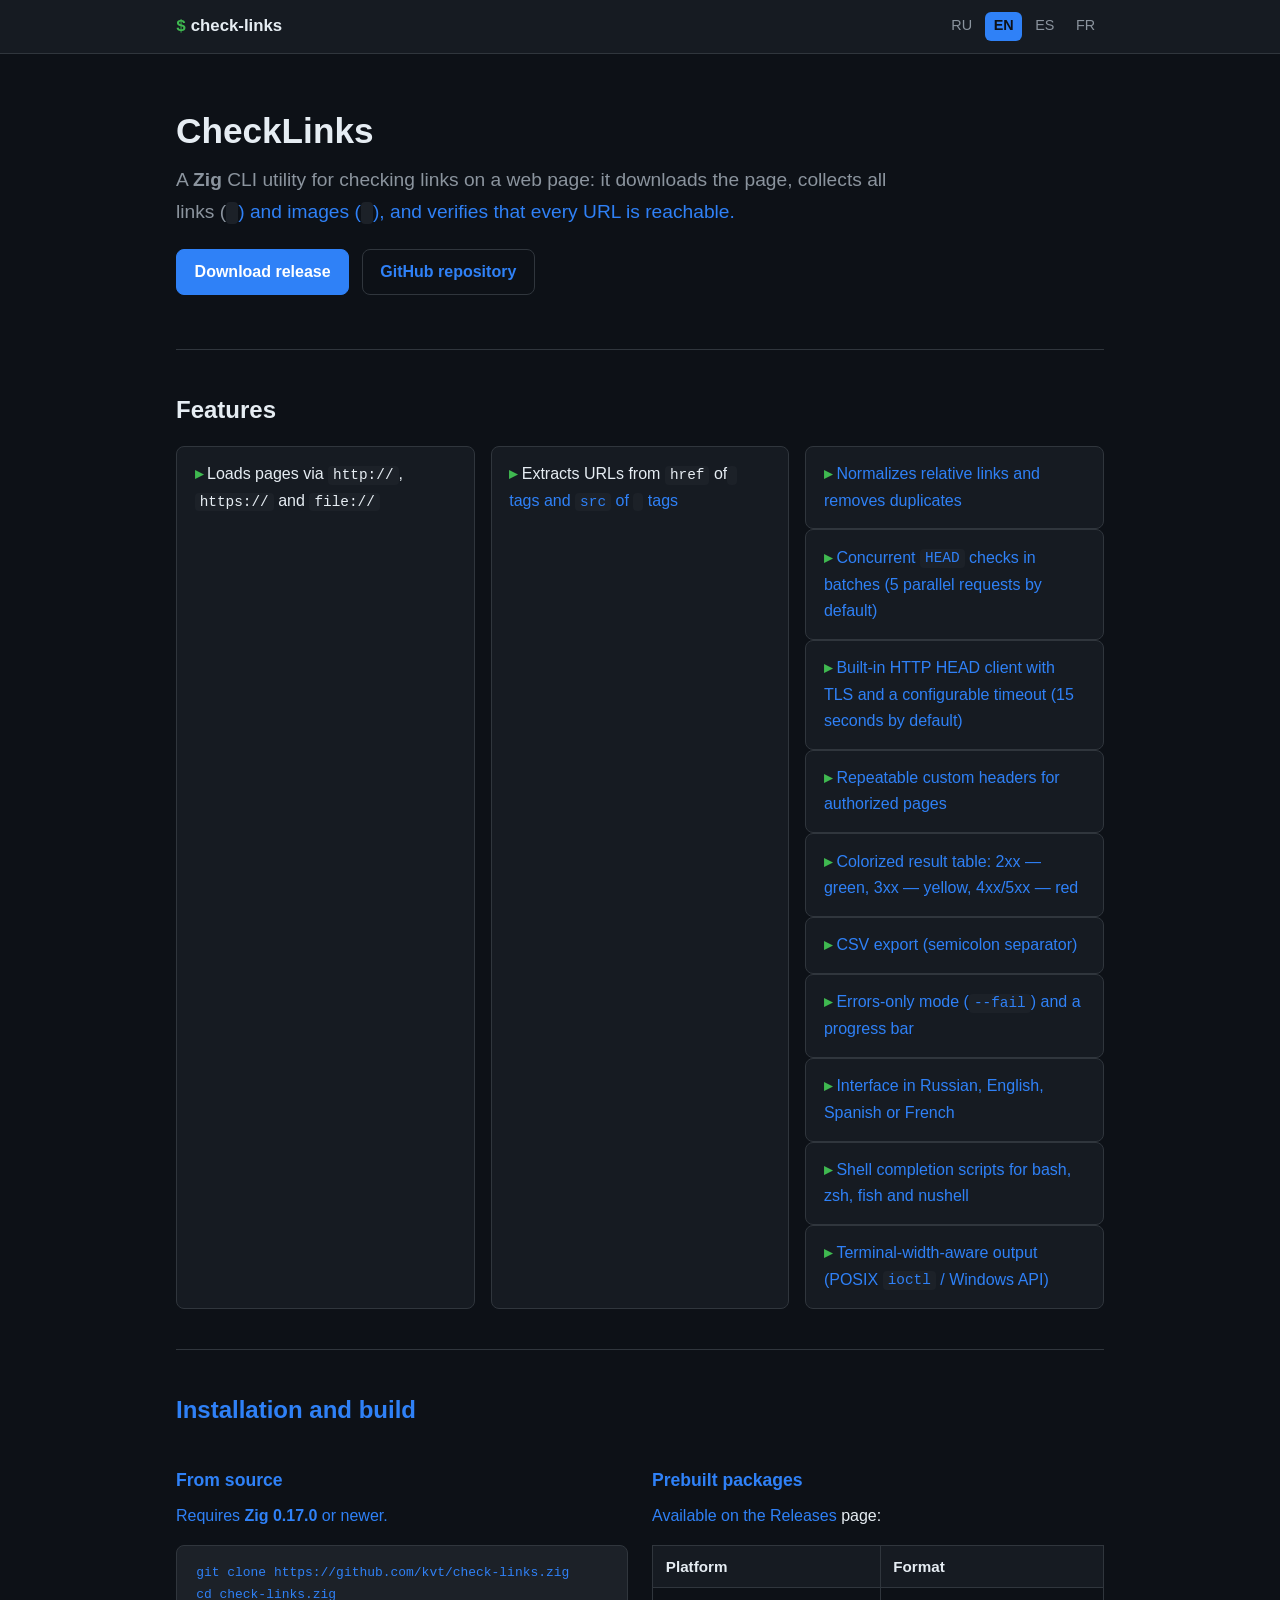
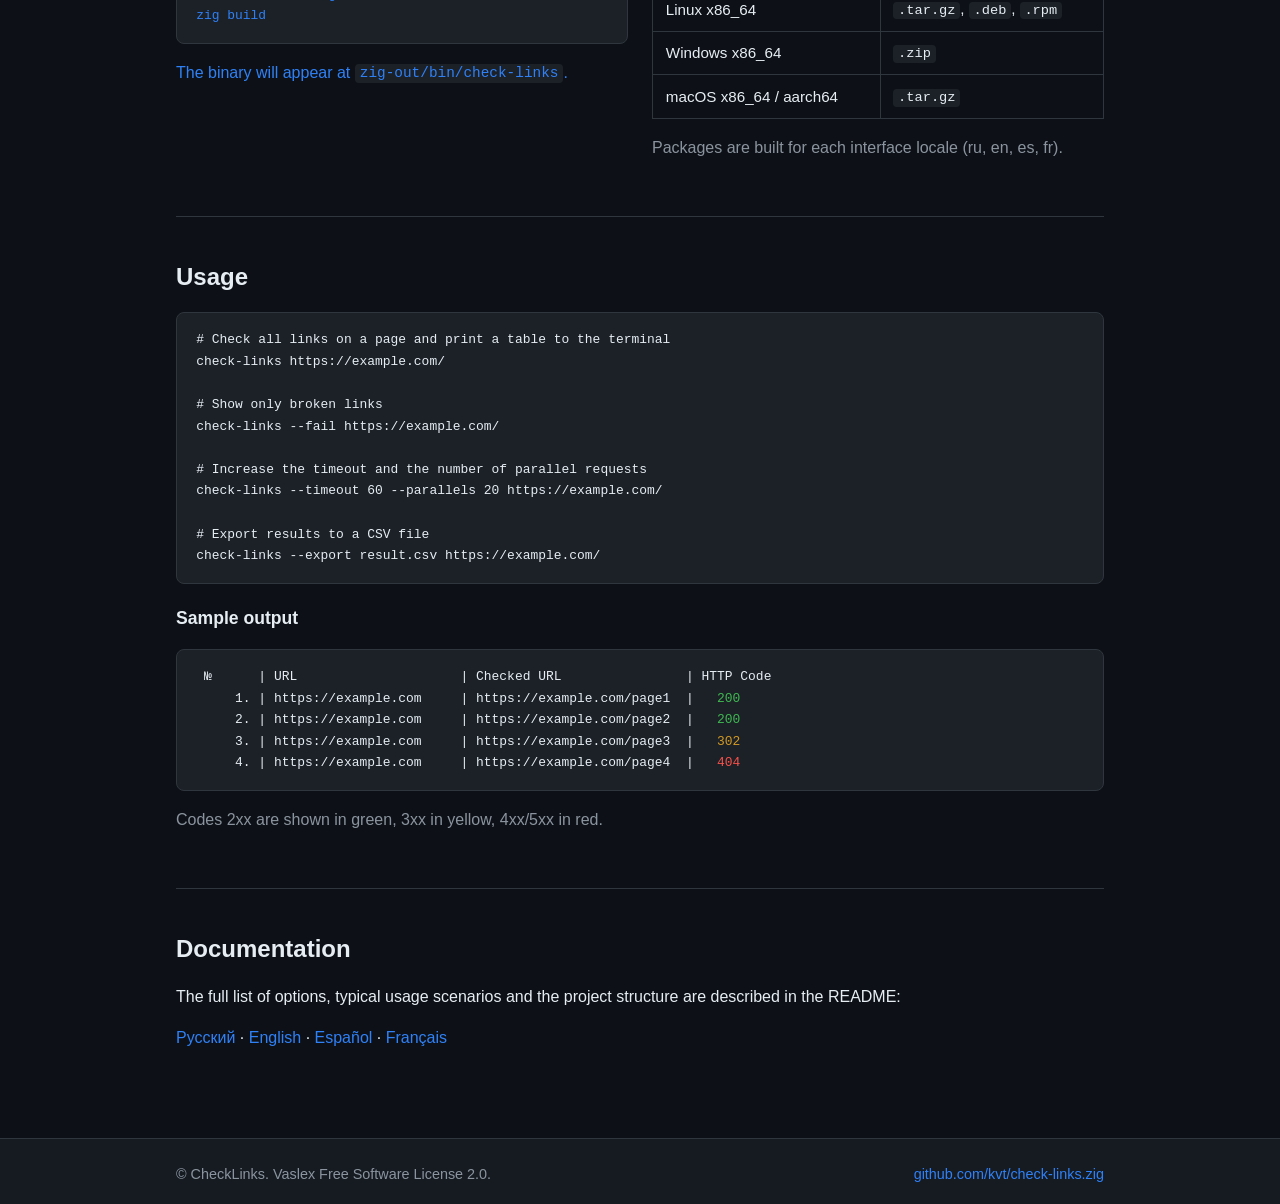
==== docs/en.html @ dae422d2 "Добавлен сайт проекта" ====
<!DOCTYPE html>
<html lang="en">
<head>
  <meta charset="UTF-8">
  <meta name="viewport" content="width=device-width, initial-scale=1.0">
  <title>CheckLinks — link checker for web pages</title>
  <meta name="description" content="CheckLinks is a Zig CLI utility for checking links and images on a web page: concurrent HEAD checks, colorized table output, CSV export.">
  <link rel="stylesheet" href="style.css">
</head>
<body>

<header class="site-header">
  <div class="inner">
    <a class="brand" href="index.html"><span class="prompt">$</span> check-links</a>
    <nav class="lang-switch" aria-label="Languages">
      <a href="index.html">ru</a>
      <a href="en.html" class="active">en</a>
      <a href="es.html">es</a>
      <a href="fr.html">fr</a>
    </nav>
  </div>
</header>

<main>

  <section class="hero">
    <h1>CheckLinks</h1>
    <p class="subtitle">
      A <strong>Zig</strong> CLI utility for checking links on a web page:
      it downloads the page, collects all links (<code><a href></code>)
      and images (<code><img src></code>), and verifies that every URL
      is reachable.
    </p>
    <a class="btn btn-primary" href="https://github.com/kvt/check-links.zig/releases">Download release</a>
    <a class="btn" href="https://github.com/kvt/check-links.zig">GitHub repository</a>
  </section>

  <section id="features">
    <h2>Features</h2>
    <ul class="features">
      <li>Loads pages via <code>http://</code>, <code>https://</code> and <code>file://</code></li>
      <li>Extracts URLs from <code>href</code> of <code><a></code> tags and <code>src</code> of <code><img></code> tags</li>
      <li>Normalizes relative links and removes duplicates</li>
      <li>Concurrent <code>HEAD</code> checks in batches (5 parallel requests by default)</li>
      <li>Built-in HTTP HEAD client with TLS and a configurable timeout (15 seconds by default)</li>
      <li>Repeatable custom headers for authorized pages</li>
      <li>Colorized result table: 2xx — green, 3xx — yellow, 4xx/5xx — red</li>
      <li>CSV export (semicolon separator)</li>
      <li>Errors-only mode (<code>--fail</code>) and a progress bar</li>
      <li>Interface in Russian, English, Spanish or French</li>
      <li>Shell completion scripts for bash, zsh, fish and nushell</li>
      <li>Terminal-width-aware output (POSIX <code>ioctl</code> / Windows API)</li>
    </ul>
  </section>

  <section id="install">
    <h2>Installation and build</h2>
    <div class="grid-2">
      <div>
        <h3>From source</h3>
        <p>Requires <strong>Zig 0.17.0</strong> or newer.</p>
        <pre><code>git clone https://github.com/kvt/check-links.zig
cd check-links.zig
zig build</code></pre>
        <p>The binary will appear at <code>zig-out/bin/check-links</code>.</p>
      </div>
      <div>
        <h3>Prebuilt packages</h3>
        <p>Available on the
          <a href="https://github.com/kvt/check-links.zig/releases">Releases</a>
          page:</p>
        <table>
          <tr><th>Platform</th><th>Format</th></tr>
          <tr><td>Linux x86_64</td><td><code>.tar.gz</code>, <code>.deb</code>, <code>.rpm</code></td></tr>
          <tr><td>Windows x86_64</td><td><code>.zip</code></td></tr>
          <tr><td>macOS x86_64 / aarch64</td><td><code>.tar.gz</code></td></tr>
        </table>
        <p class="muted">Packages are built for each interface locale (ru, en, es, fr).</p>
      </div>
    </div>
  </section>

  <section id="usage">
    <h2>Usage</h2>
    <pre><code># Check all links on a page and print a table to the terminal
check-links https://example.com/

# Show only broken links
check-links --fail https://example.com/

# Increase the timeout and the number of parallel requests
check-links --timeout 60 --parallels 20 https://example.com/

# Export results to a CSV file
check-links --export result.csv https://example.com/</code></pre>

    <h3>Sample output</h3>
    <pre><code> №      | URL                     | Checked URL                | HTTP Code
     1. | https://example.com     | https://example.com/page1  |   <span class="code-ok">200</span>
     2. | https://example.com     | https://example.com/page2  |   <span class="code-ok">200</span>
     3. | https://example.com     | https://example.com/page3  |   <span class="code-red">302</span>
     4. | https://example.com     | https://example.com/page4  |   <span class="code-err">404</span></code></pre>
    <p class="muted">Codes 2xx are shown in green, 3xx in yellow, 4xx/5xx in red.</p>
  </section>

  <section id="docs">
    <h2>Documentation</h2>
    <p>
      The full list of options, typical usage scenarios and the project
      structure are described in the README:
    </p>
    <p>
      <a href="https://github.com/kvt/check-links.zig/blob/main/README.md">Русский</a> ·
      <a href="https://github.com/kvt/check-links.zig/blob/main/README.en.md">English</a> ·
      <a href="https://github.com/kvt/check-links.zig/blob/main/README.es.md">Español</a> ·
      <a href="https://github.com/kvt/check-links.zig/blob/main/README.fr.md">Français</a>
    </p>
  </section>

</main>

<footer class="site-footer">
  <div class="inner">
    <span>© CheckLinks. Vaslex Free Software License 2.0.</span>
    <span><a href="https://github.com/kvt/check-links.zig">github.com/kvt/check-links.zig</a></span>
  </div>
</footer>

</body>
</html>
---- docs/style.css ----
/* CheckLinks — стили сайта проекта (тёмная тема в духе терминала) */

:root {
  --bg: #0d1117;
  --bg-alt: #161b22;
  --bg-code: #1c2128;
  --border: #30363d;
  --text: #e6edf3;
  --text-muted: #8b949e;
  --accent: #2f81f7;
  --green: #3fb950;
  --yellow: #d29922;
  --red: #f85149;
  --max-width: 960px;
}

* {
  margin: 0;
  padding: 0;
  box-sizing: border-box;
}

html {
  scroll-behavior: smooth;
}

body {
  font-family: -apple-system, BlinkMacSystemFont, "Segoe UI", Roboto,
    "Helvetica Neue", Arial, sans-serif;
  background: var(--bg);
  color: var(--text);
  line-height: 1.65;
}

a {
  color: var(--accent);
  text-decoration: none;
}

a:hover {
  text-decoration: underline;
}

/* --- Шапка --- */

.site-header {
  border-bottom: 1px solid var(--border);
  background: var(--bg-alt);
  position: sticky;
  top: 0;
  z-index: 10;
}

.site-header .inner {
  max-width: var(--max-width);
  margin: 0 auto;
  padding: 0.75rem 1rem;
  display: flex;
  align-items: center;
  justify-content: space-between;
  flex-wrap: wrap;
  gap: 0.5rem;
}

.site-header .brand {
  font-weight: 700;
  font-size: 1.05rem;
  color: var(--text);
}

.site-header .brand .prompt {
  color: var(--green);
  font-family: ui-monospace, "Cascadia Code", "Source Code Pro", Menlo,
    Consolas, monospace;
}

.lang-switch {
  display: flex;
  gap: 0.25rem;
}

.lang-switch a {
  padding: 0.15rem 0.55rem;
  border-radius: 6px;
  color: var(--text-muted);
  font-size: 0.9rem;
  text-transform: uppercase;
}

.lang-switch a:hover {
  color: var(--text);
  background: var(--border);
  text-decoration: none;
}

.lang-switch a.active {
  color: var(--bg);
  background: var(--accent);
  font-weight: 600;
}

/* --- Секции --- */

main {
  max-width: var(--max-width);
  margin: 0 auto;
  padding: 0 1rem;
}

section {
  padding: 2.5rem 0;
  border-bottom: 1px solid var(--border);
}

section:last-of-type {
  border-bottom: none;
}

h1 {
  font-size: 2.2rem;
  line-height: 1.2;
  margin-bottom: 0.75rem;
}

h2 {
  font-size: 1.5rem;
  margin-bottom: 1rem;
}

h3 {
  font-size: 1.1rem;
  margin: 1.25rem 0 0.5rem;
}

p {
  margin-bottom: 0.9rem;
}

.muted {
  color: var(--text-muted);
}

.hero {
  padding: 3.5rem 0 3rem;
}

.hero .subtitle {
  font-size: 1.2rem;
  color: var(--text-muted);
  max-width: 46rem;
}

/* --- Кнопки --- */

.btn {
  display: inline-block;
  padding: 0.55rem 1.1rem;
  border-radius: 8px;
  font-weight: 600;
  margin: 0.4rem 0.5rem 0.4rem 0;
  border: 1px solid var(--border);
  transition: background 0.15s ease;
}

.btn:hover {
  text-decoration: none;
  background: var(--bg-alt);
}

.btn-primary {
  background: var(--accent);
  border-color: var(--accent);
  color: #fff;
}

.btn-primary:hover {
  background: #1f6feb;
}

/* --- Списки возможностей --- */

.features {
  display: grid;
  grid-template-columns: repeat(auto-fit, minmax(260px, 1fr));
  gap: 1rem;
  list-style: none;
}

.features li {
  background: var(--bg-alt);
  border: 1px solid var(--border);
  border-radius: 8px;
  padding: 0.9rem 1.1rem;
}

.features li::before {
  content: "▸ ";
  color: var(--green);
  font-weight: 700;
}

/* --- Код и примеры --- */

pre {
  background: var(--bg-code);
  border: 1px solid var(--border);
  border-radius: 8px;
  padding: 1rem 1.2rem;
  overflow-x: auto;
  font-family: ui-monospace, "Cascadia Code", "Source Code Pro", Menlo,
    Consolas, monospace;
  font-size: 0.9rem;
  line-height: 1.5;
  margin: 1rem 0;
}

code {
  font-family: ui-monospace, "Cascadia Code", "Source Code Pro", Menlo,
    Consolas, monospace;
  font-size: 0.9em;
  background: var(--bg-code);
  border-radius: 4px;
  padding: 0.1em 0.35em;
}

pre code {
  background: none;
  padding: 0;
}

/* Цвета HTTP-кодов в примере вывода */
.code-ok   { color: var(--green); }
.code-red  { color: var(--yellow); }
.code-err  { color: var(--red); }

/* --- Таблицы --- */

table {
  width: 100%;
  border-collapse: collapse;
  margin: 1rem 0;
  font-size: 0.95rem;
}

th,
td {
  border: 1px solid var(--border);
  padding: 0.5rem 0.8rem;
  text-align: left;
}

th {
  background: var(--bg-alt);
}

/* --- Сетка из двух колонок (установка + платформы) --- */

.grid-2 {
  display: grid;
  grid-template-columns: 1fr 1fr;
  gap: 1.5rem;
}

@media (max-width: 720px) {
  .grid-2 {
    grid-template-columns: 1fr;
  }

  h1 {
    font-size: 1.7rem;
  }
}

/* --- Подвал --- */

.site-footer {
  border-top: 1px solid var(--border);
  background: var(--bg-alt);
  margin-top: 2rem;
}

.site-footer .inner {
  max-width: var(--max-width);
  margin: 0 auto;
  padding: 1.5rem 1rem;
  color: var(--text-muted);
  font-size: 0.9rem;
  display: flex;
  justify-content: space-between;
  flex-wrap: wrap;
  gap: 0.5rem;
}
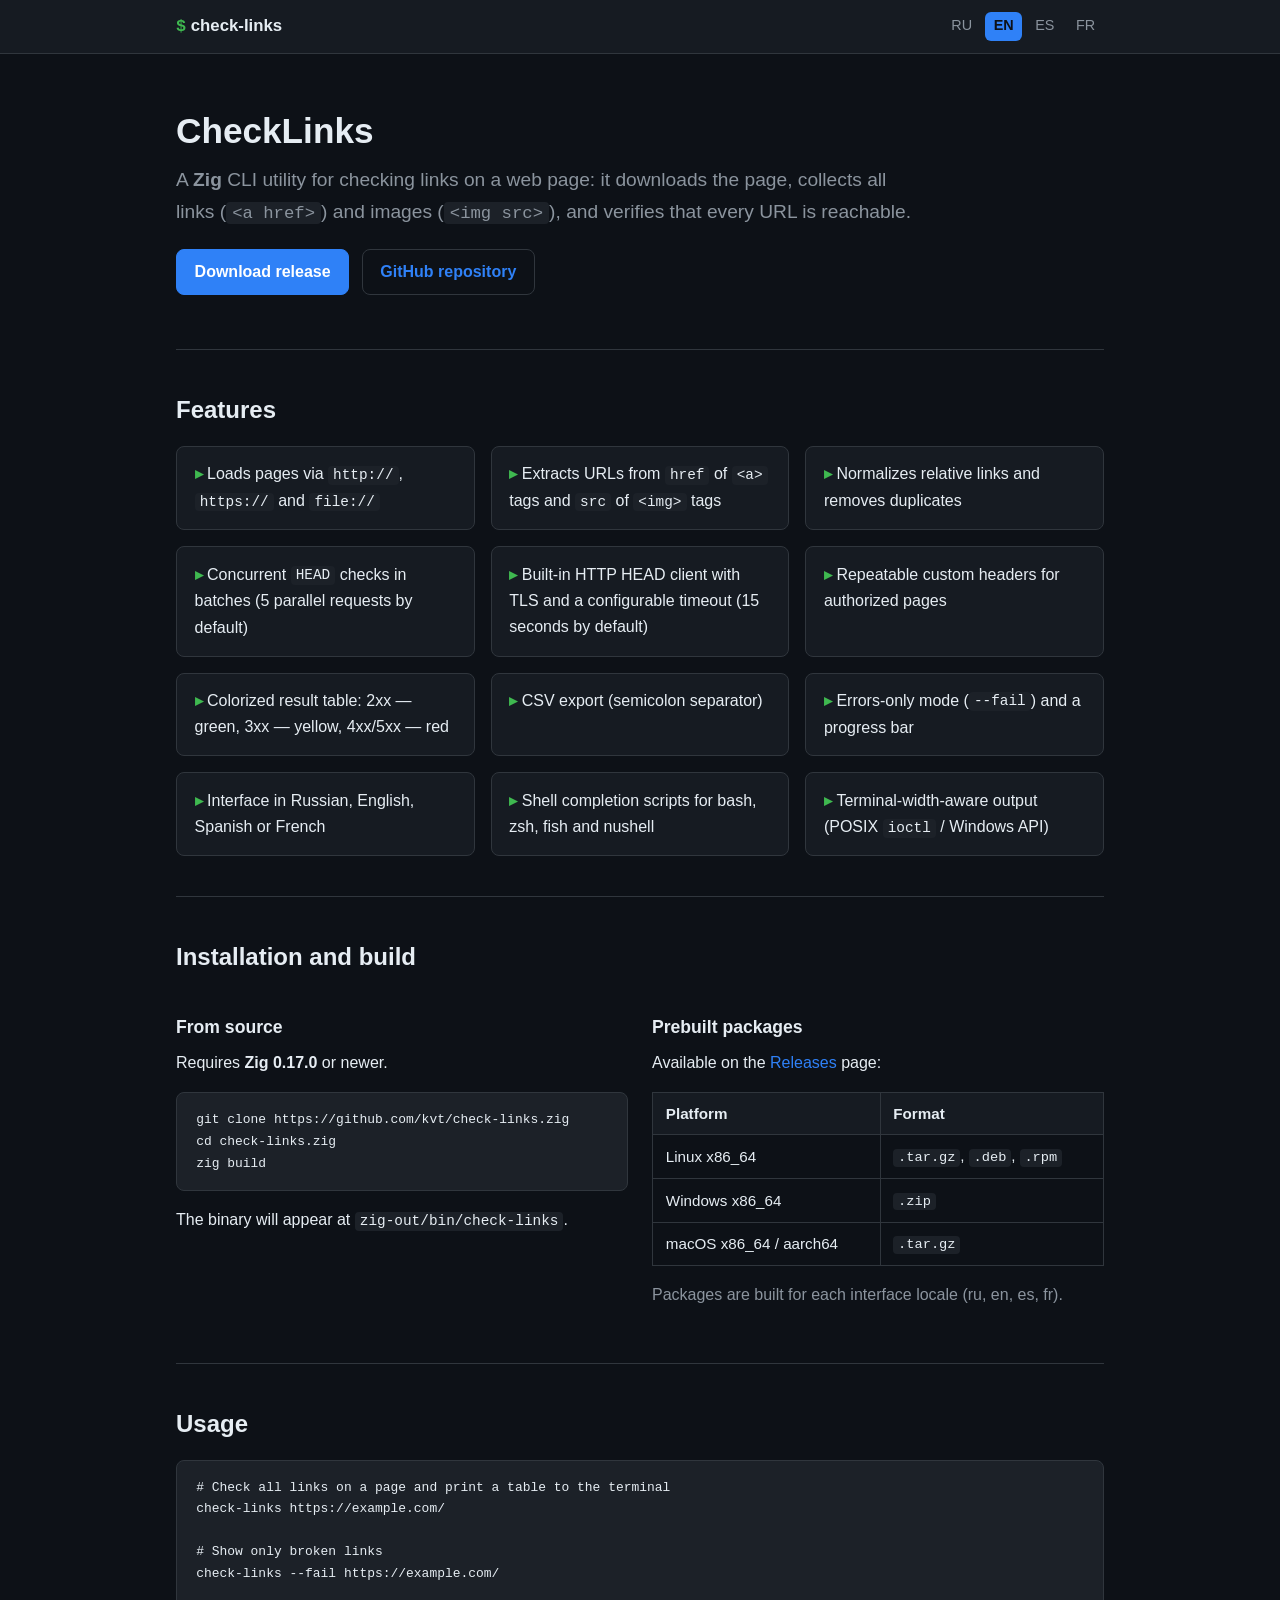
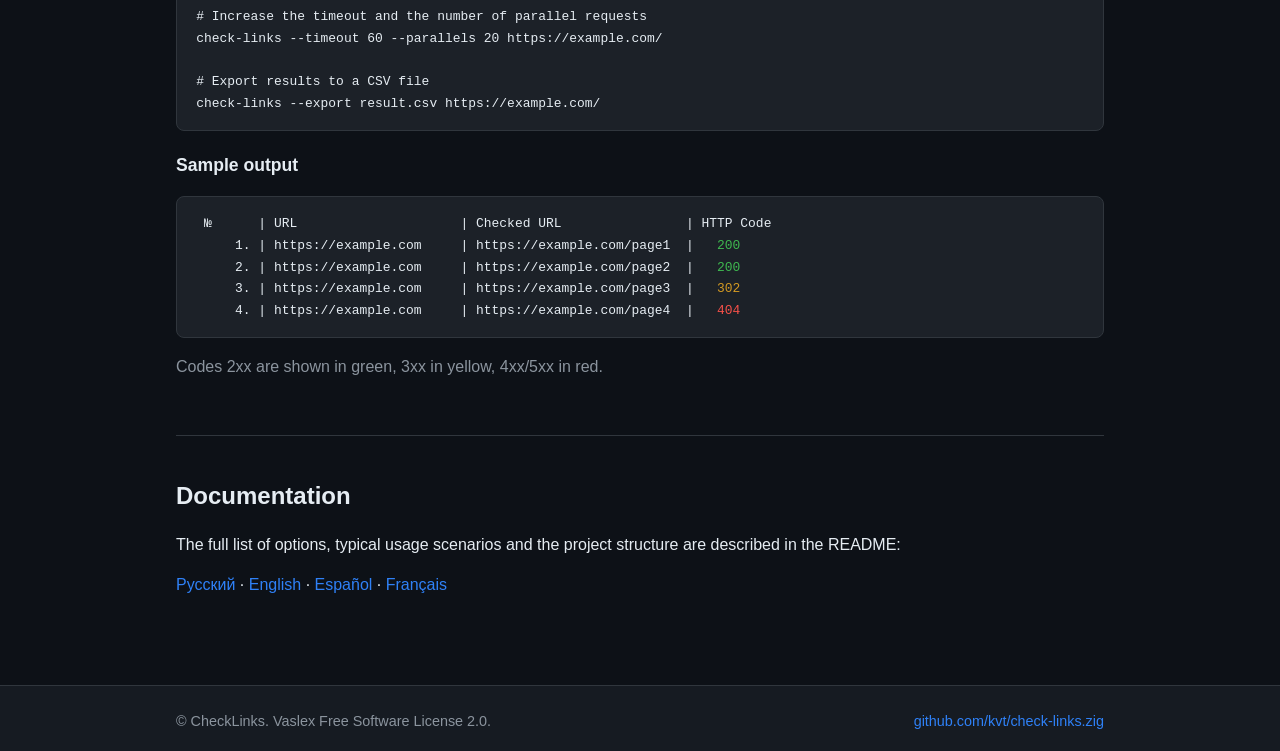
==== commit 5759c1ca: "Исправлены ошибки в HTML-разметке" ====
--- a/docs/en.html
+++ b/docs/en.html
@@ -27,8 +27,8 @@
     <h1>CheckLinks</h1>
     <p class="subtitle">
       A <strong>Zig</strong> CLI utility for checking links on a web page:
-      it downloads the page, collects all links (<code><a href></code>)
-      and images (<code><img src></code>), and verifies that every URL
+      it downloads the page, collects all links (<code>&lt;a href&gt;</code>)
+      and images (<code>&lt;img src&gt;</code>), and verifies that every URL
       is reachable.
     </p>
     <a class="btn btn-primary" href="https://github.com/kvt/check-links.zig/releases">Download release</a>
@@ -39,7 +39,7 @@
     <h2>Features</h2>
     <ul class="features">
       <li>Loads pages via <code>http://</code>, <code>https://</code> and <code>file://</code></li>
-      <li>Extracts URLs from <code>href</code> of <code><a></code> tags and <code>src</code> of <code><img></code> tags</li>
+      <li>Extracts URLs from <code>href</code> of <code>&lt;a&gt;</code> tags and <code>src</code> of <code>&lt;img&gt;</code> tags</li>
       <li>Normalizes relative links and removes duplicates</li>
       <li>Concurrent <code>HEAD</code> checks in batches (5 parallel requests by default)</li>
       <li>Built-in HTTP HEAD client with TLS and a configurable timeout (15 seconds by default)</li>
